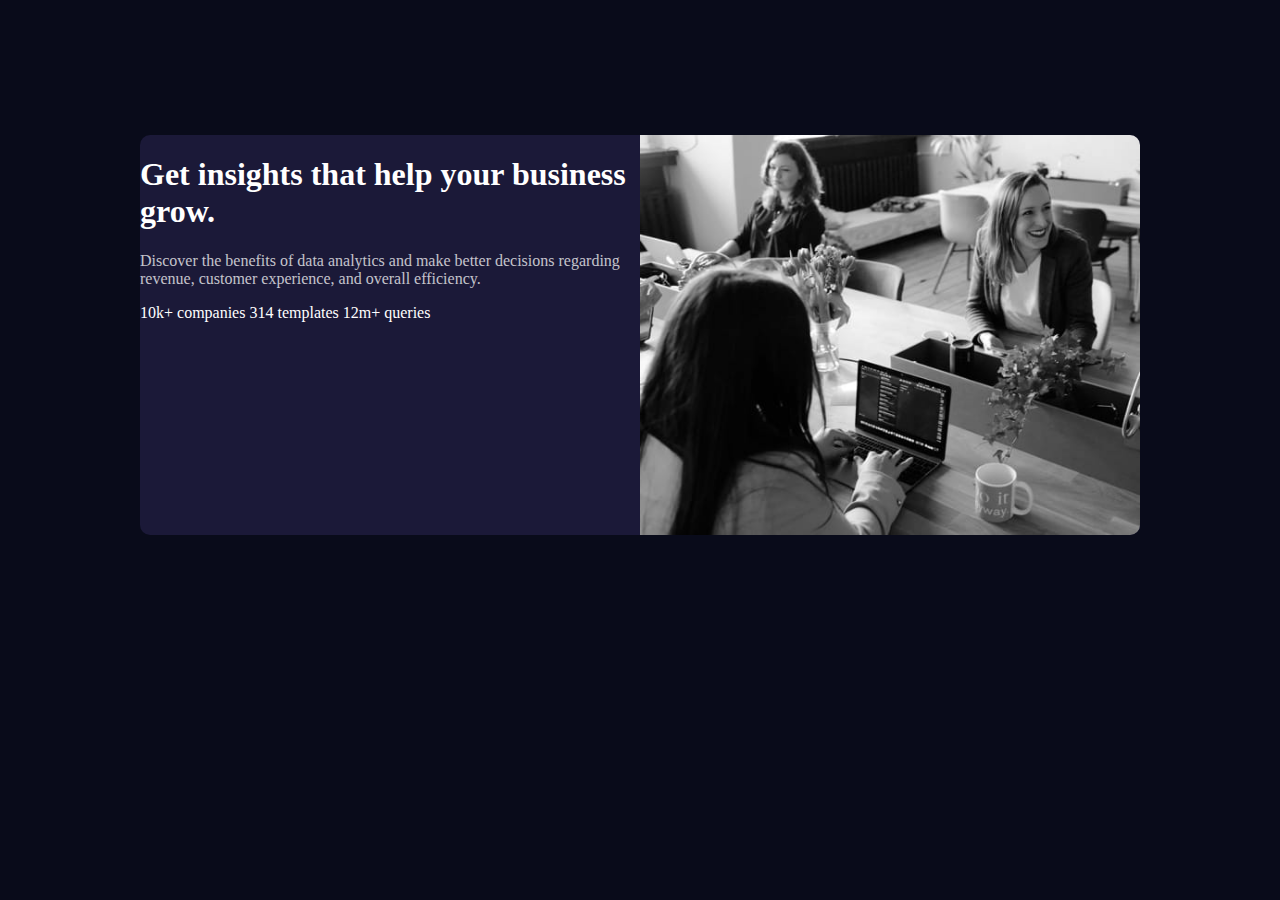
==== Stats Preview Card/index.html @ 22bac306 "New: Stats Preview Card" ====
<!DOCTYPE html>
<html lang="en">
<head>
  <meta charset="UTF-8">
  <meta name="viewport" content="width=device-width, initial-scale=1.0"> <!-- displays site properly based on user's device -->
  <link rel="icon" type="image/png" sizes="32x32" href="./images/favicon-32x32.png">
  <link href="style.css" rel="stylesheet">
  <title>Frontend Mentor | Stats preview card component</title>


  <!-- <style>
    .attribution { font-size: 11px; text-align: center; }
    .attribution a { color: hsl(228, 45%, 44%); }
  </style> -->
</head>
<body>
<div class="container">
  <div class="text-part">
    <h1>Get insights that help your business grow.</h1>

    <p class="paragraph main-paragraph-white">Discover the benefits of data analytics and make better decisions regarding revenue, customer 
    experience, and overall efficiency.</p>

    10k+ companies
    314 templates
    12m+ queries
  </div>
  <img src="images/image-header-desktop.jpg" class="image">
</div>
  <!-- <div class="attribution">
    Challenge by <a href="https://www.frontendmentor.io?ref=challenge" target="_blank">Frontend Mentor</a>. 
    Coded by <a href="#">Your Name Here</a>.
  </div> -->
</body>
</html>
---- Stats Preview Card/style.css ----
body{
    margin:0px;
    padding:0px;
    background-color: hsl(233, 47%, 7%);
    color:white;
}
/* Global */

.main-paragraph-white{
    color:hsla(0, 0%, 100%, 0.75);
}

.stat-heading-white{
    color: hsla(0, 0%, 100%, 0.6);
}

/* Fonts */

@import url('https://fonts.googleapis.com/css2?family=Inter:wght@400;700&family=Lexend+Deca&display=swap');

/* Elements */
.container{
    margin: auto;
    margin-top: 15vh;
    box-sizing: border-box;
    width: 1000px;
    height:400px;
    background-color: hsl(244, 38%, 16%);
    border-radius:10px;
}

.text-part{
    display: inline-block;
    box-sizing: border-box;
    width: 500px;
    
}

.image {
    float:right;
    height:400px;
    width:500px;
    border-top-right-radius: 10px;
    border-bottom-right-radius: 10px;

}
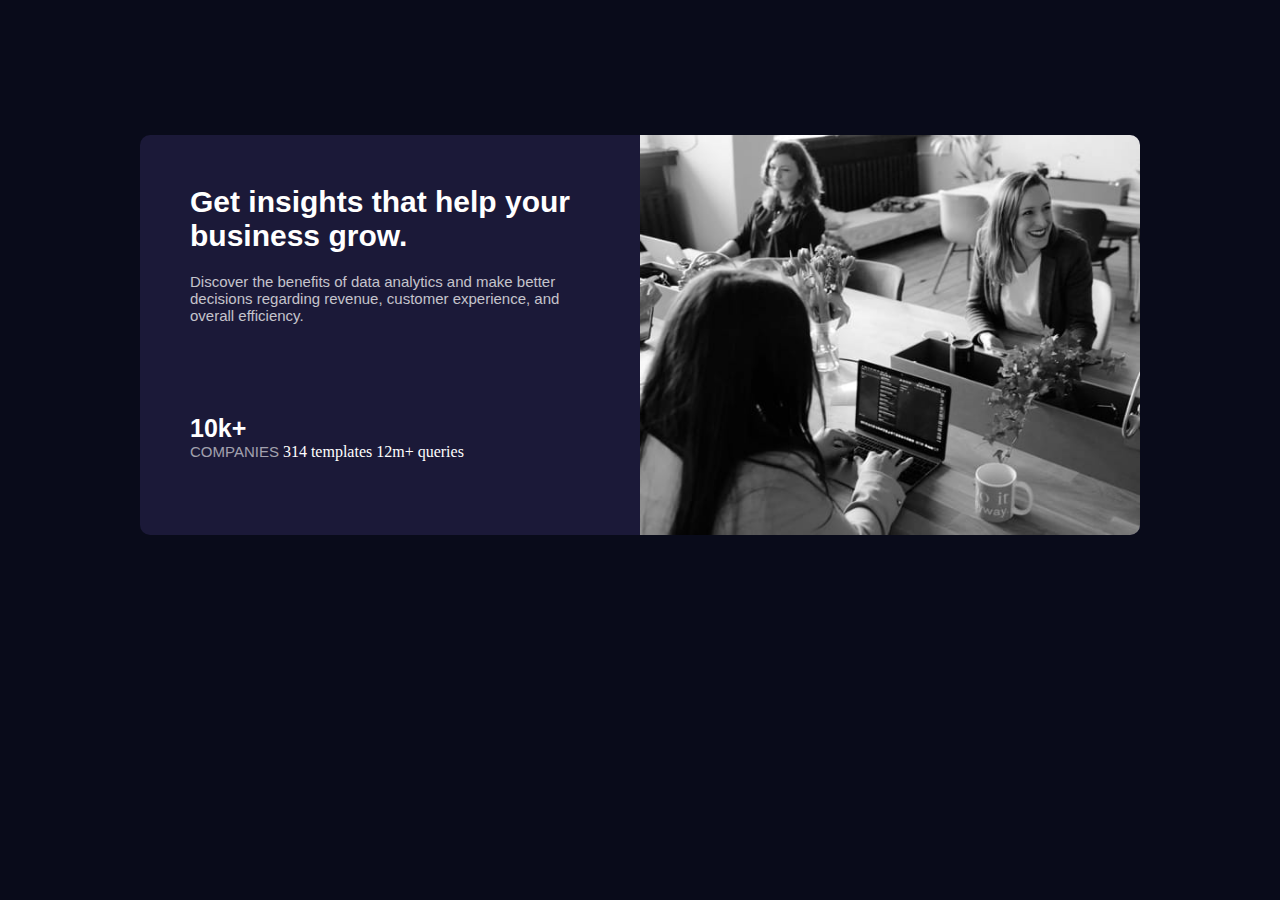
==== commit e6cd4c5b: "did more changes" ====
--- a/Stats Preview Card/index.html
+++ b/Stats Preview Card/index.html
@@ -16,14 +16,15 @@
 <body>
 <div class="container">
   <div class="text-part">
-    <h1>Get insights that help your business grow.</h1>
+    <div class="heading">Get insights that help your business grow.</div>
 
     <p class="paragraph main-paragraph-white">Discover the benefits of data analytics and make better decisions regarding revenue, customer 
     experience, and overall efficiency.</p>
-
-    10k+ companies
-    314 templates
-    12m+ queries
+    <div class="links-block">
+      <div class="link-box"><div class="box-head">10k+</div><div class="box-child stat-heading-white">companies</div></div>
+      <div class="link-box">314 templates</div>
+      <div class="link-box">12m+ queries</div>
+  </div>
   </div>
   <img src="images/image-header-desktop.jpg" class="image">
 </div>
--- a/Stats Preview Card/style.css
+++ b/Stats Preview Card/style.css
@@ -43,4 +43,40 @@
     border-top-right-radius: 10px;
     border-bottom-right-radius: 10px;
 
+}
+
+.heading{
+    font-family:'Inter', sans-serif;
+    font-weight:700;
+    font-size:30px;
+    margin: 50px 0px 20px 50px;
+}
+
+.paragraph{
+    font-family:'Inter', sans-serif;
+    font-weight:400;
+    font-size:15px;
+    margin-right:80px;
+    margin-left:50px;
+}
+
+.links-block{
+    margin-top:90px;
+    margin-left:50px;
+}
+.link-box{
+    display:inline-block;
+}
+
+.box-head{
+    font-family:'Inter', sans-serif;
+    font-weight:bold;
+    font-size:25px;
+    display:block;
+}
+.box-child{
+    text-transform: uppercase;
+    font-family:'Lexend Deca', sans-serif;
+    font-size:15px;
+
 }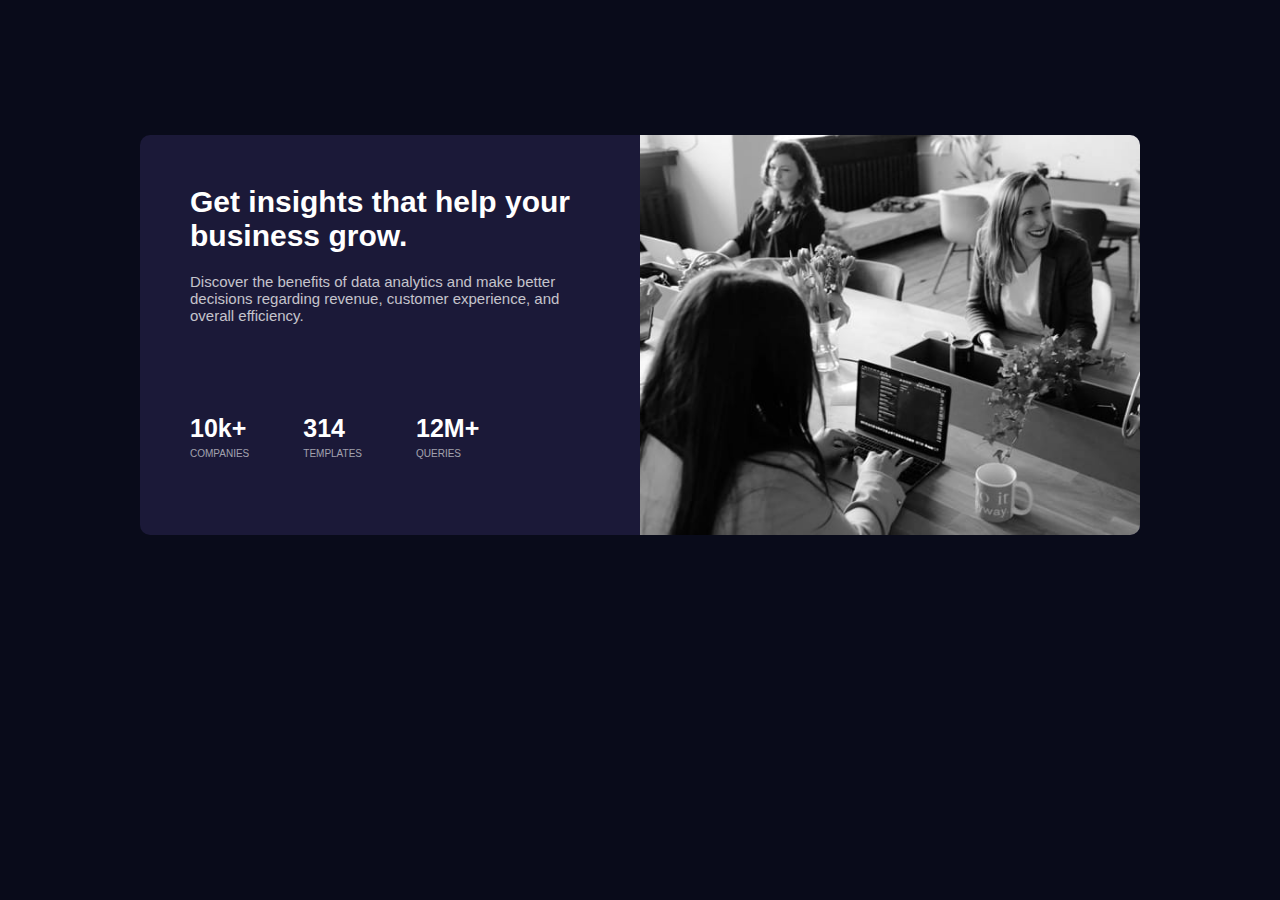
==== commit 85a127a3: "idk" ====
--- a/Stats Preview Card/index.html
+++ b/Stats Preview Card/index.html
@@ -22,8 +22,8 @@
     experience, and overall efficiency.</p>
     <div class="links-block">
       <div class="link-box"><div class="box-head">10k+</div><div class="box-child stat-heading-white">companies</div></div>
-      <div class="link-box">314 templates</div>
-      <div class="link-box">12m+ queries</div>
+      <div class="link-box margin-lr"><div class="box-head">314</div><div class="box-child stat-heading-white">templates</div></div>
+      <div class="link-box"><div class="box-head">12M+</div><div class="box-child stat-heading-white">queries</div></div>
   </div>
   </div>
   <img src="images/image-header-desktop.jpg" class="image">
--- a/Stats Preview Card/style.css
+++ b/Stats Preview Card/style.css
@@ -77,6 +77,9 @@
 .box-child{
     text-transform: uppercase;
     font-family:'Lexend Deca', sans-serif;
-    font-size:15px;
-
+    font-size:10px;
+    margin-top: 5px;
+}
+.margin-lr{
+    margin: 0px 50px;
 }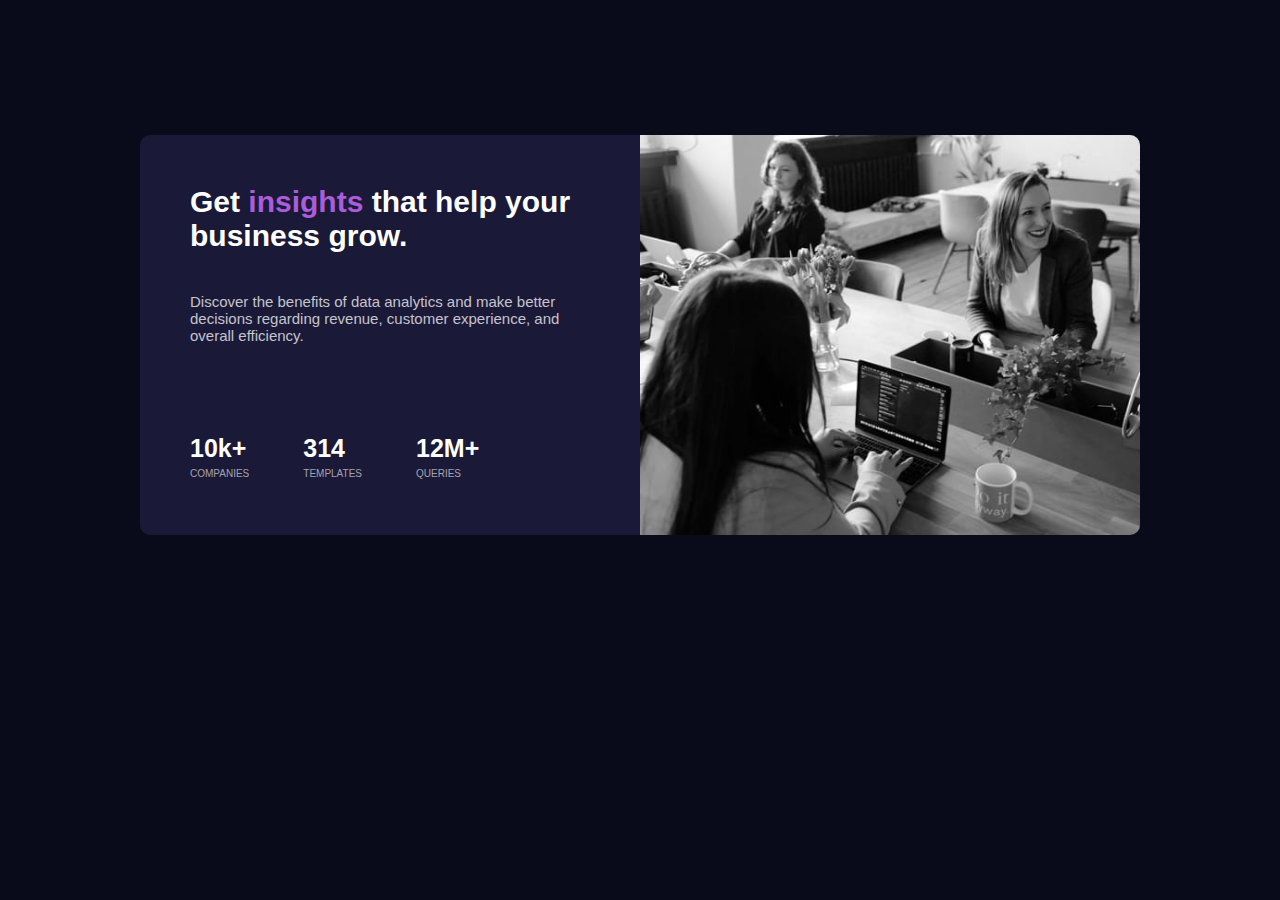
==== commit bb4d1ef2: "did some other changes" ====
--- a/Stats Preview Card/index.html
+++ b/Stats Preview Card/index.html
@@ -16,7 +16,7 @@
 <body>
 <div class="container">
   <div class="text-part">
-    <div class="heading">Get insights that help your business grow.</div>
+    <div class="heading">Get <div class="soft-violet">insights</div> that help your business grow.</div>
 
     <p class="paragraph main-paragraph-white">Discover the benefits of data analytics and make better decisions regarding revenue, customer 
     experience, and overall efficiency.</p>
--- a/Stats Preview Card/style.css
+++ b/Stats Preview Card/style.css
@@ -16,7 +16,7 @@
 
 /* Fonts */
 
-@import url('https://fonts.googleapis.com/css2?family=Inter:wght@400;700&family=Lexend+Deca&display=swap');
+@import url('https://fonts.googleapis.com/css2?family=Inter:wght@400;600&family=Lexend+Deca&display=swap');
 
 /* Elements */
 .container{
@@ -47,9 +47,14 @@
 
 .heading{
     font-family:'Inter', sans-serif;
-    font-weight:700;
+    font-weight:600;
     font-size:30px;
-    margin: 50px 0px 20px 50px;
+    margin: 50px 0px 40px 50px;
+}
+
+.soft-violet{
+    color: hsl(277, 64%, 61%);
+    display:inline;
 }
 
 .paragraph{
@@ -70,7 +75,7 @@
 
 .box-head{
     font-family:'Inter', sans-serif;
-    font-weight:bold;
+    font-weight:600;
     font-size:25px;
     display:block;
 }
